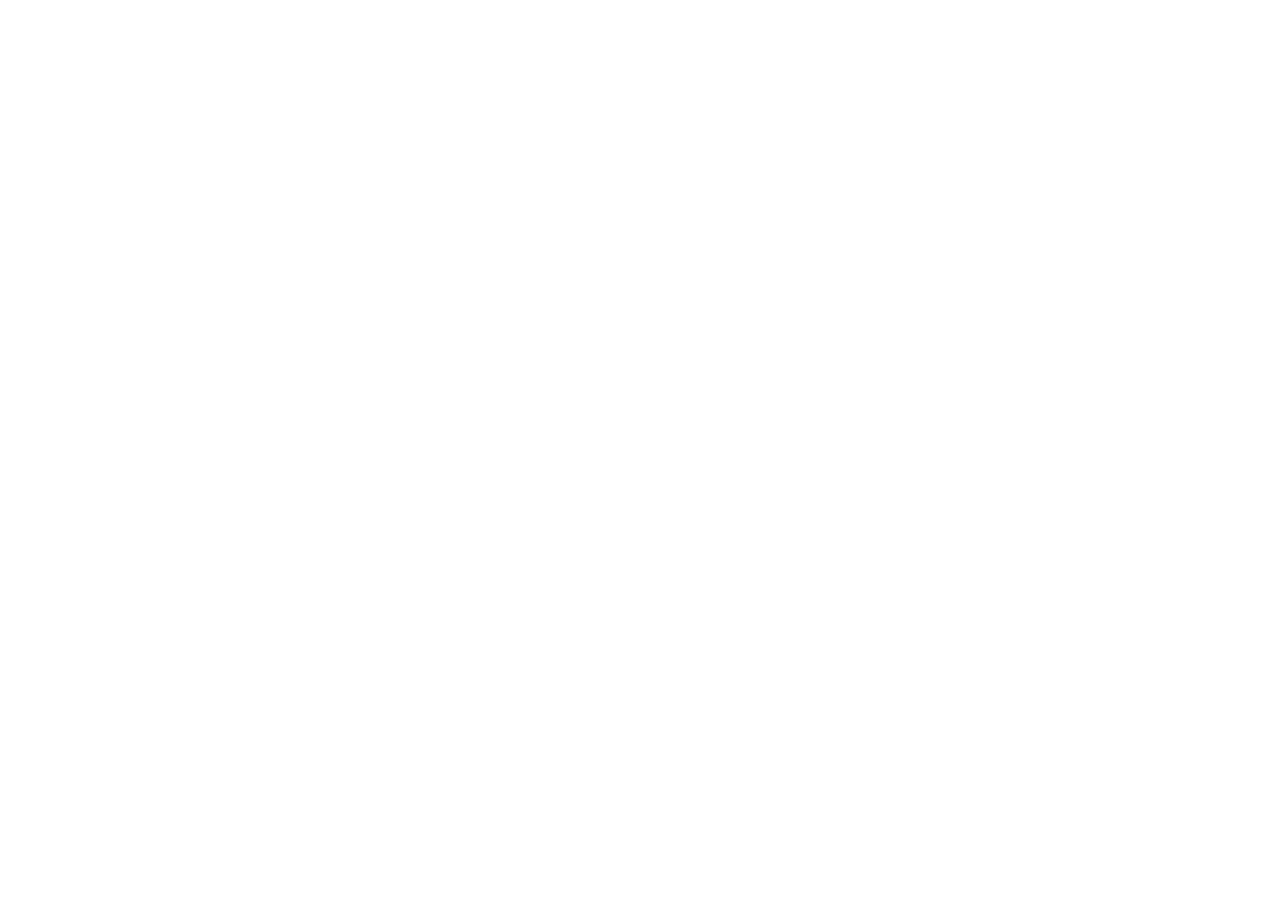
==== 01-accordion.html @ cd59e597 "added project" ====
<!--
created by kasunrachintha on 11/24/22
@author : kasunrachintha
@Date :  11/24/22
@Time: 8:42 am
@Project : Responsive-Web
-->

<!DOCTYPE html>
<html lang="en">
<head>
    <meta charset="UTF-8">
    <title>Accordion Component</title>
</head>
<body>

</body>
</html>
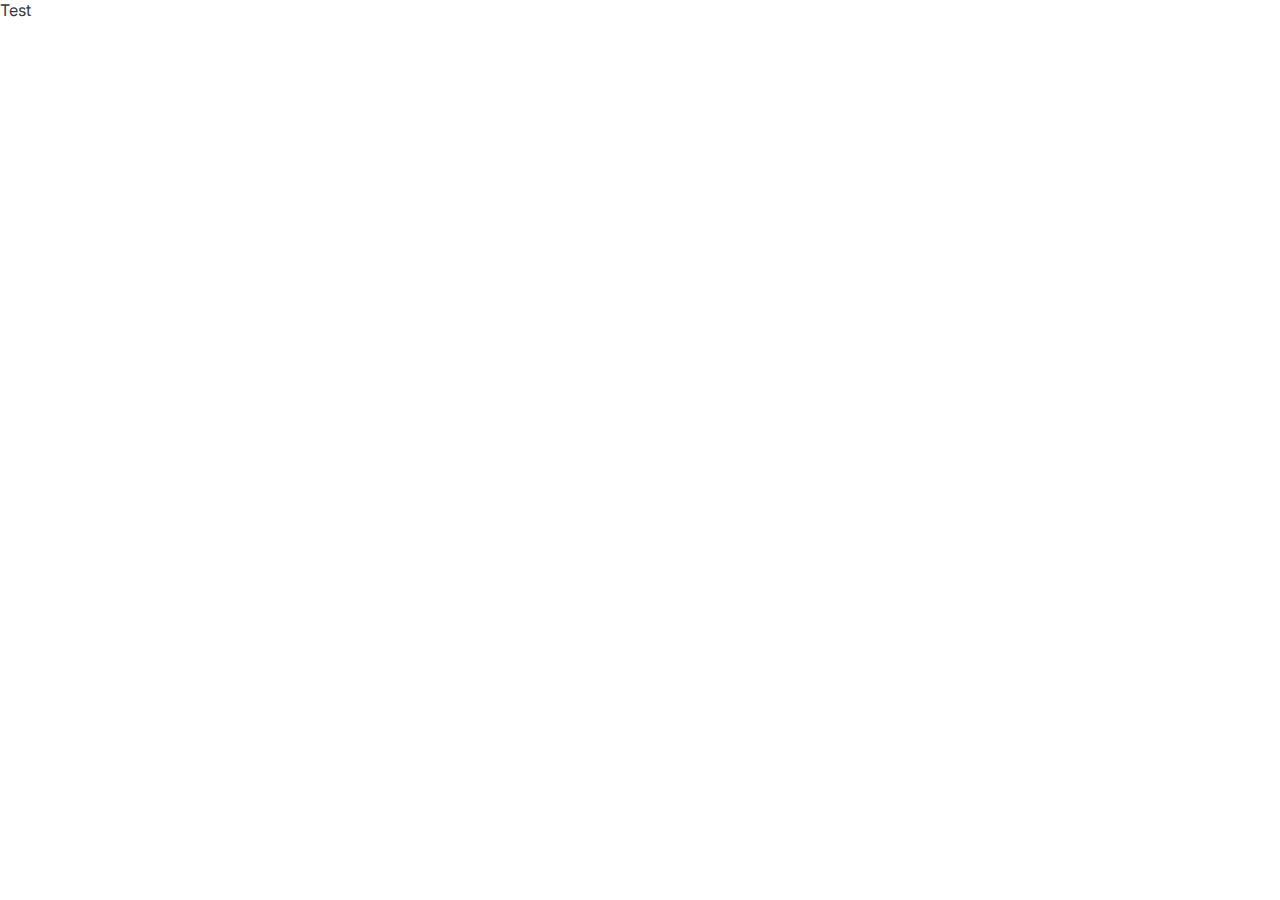
==== commit b31f6d6d: "added some css styles" ====
--- a/01-accordion.html
+++ b/01-accordion.html
@@ -11,8 +11,35 @@
 <head>
     <meta charset="UTF-8">
     <title>Accordion Component</title>
+    <link href="https://fonts.googleapis.com/css2?family=Inter:wght@400;500;600;700&display=swap" rel="stylesheet">
+    <style>
+        /*
+        SPACING SYSTEM (px) 2 / 4 / 8 / 12 / 16 / 24 / 32 / 48 / 64 / 80 / 96 / 128
+
+        FONT SIZE SYSTEM (px)
+        0 / 12 / 14 / 16 / 18 / 20 / 24 / 30 / 36 / 44 / 52 / 62 / 74 / 86 / 98
+        */
+
+        /*
+        Main Color- #087f5b
+        Gray Color:- #343a40
+        */
+
+        * {
+            margin: 0;
+            padding: 0;
+            box-sizing: border-box;
+        }
+
+        body {
+            font-family: 'Inter', sans-serif;
+            color: #343a40;
+        }
+    </style>
 </head>
 <body>
 
+<div class="accordion">Test</div>
+
 </body>
 </html>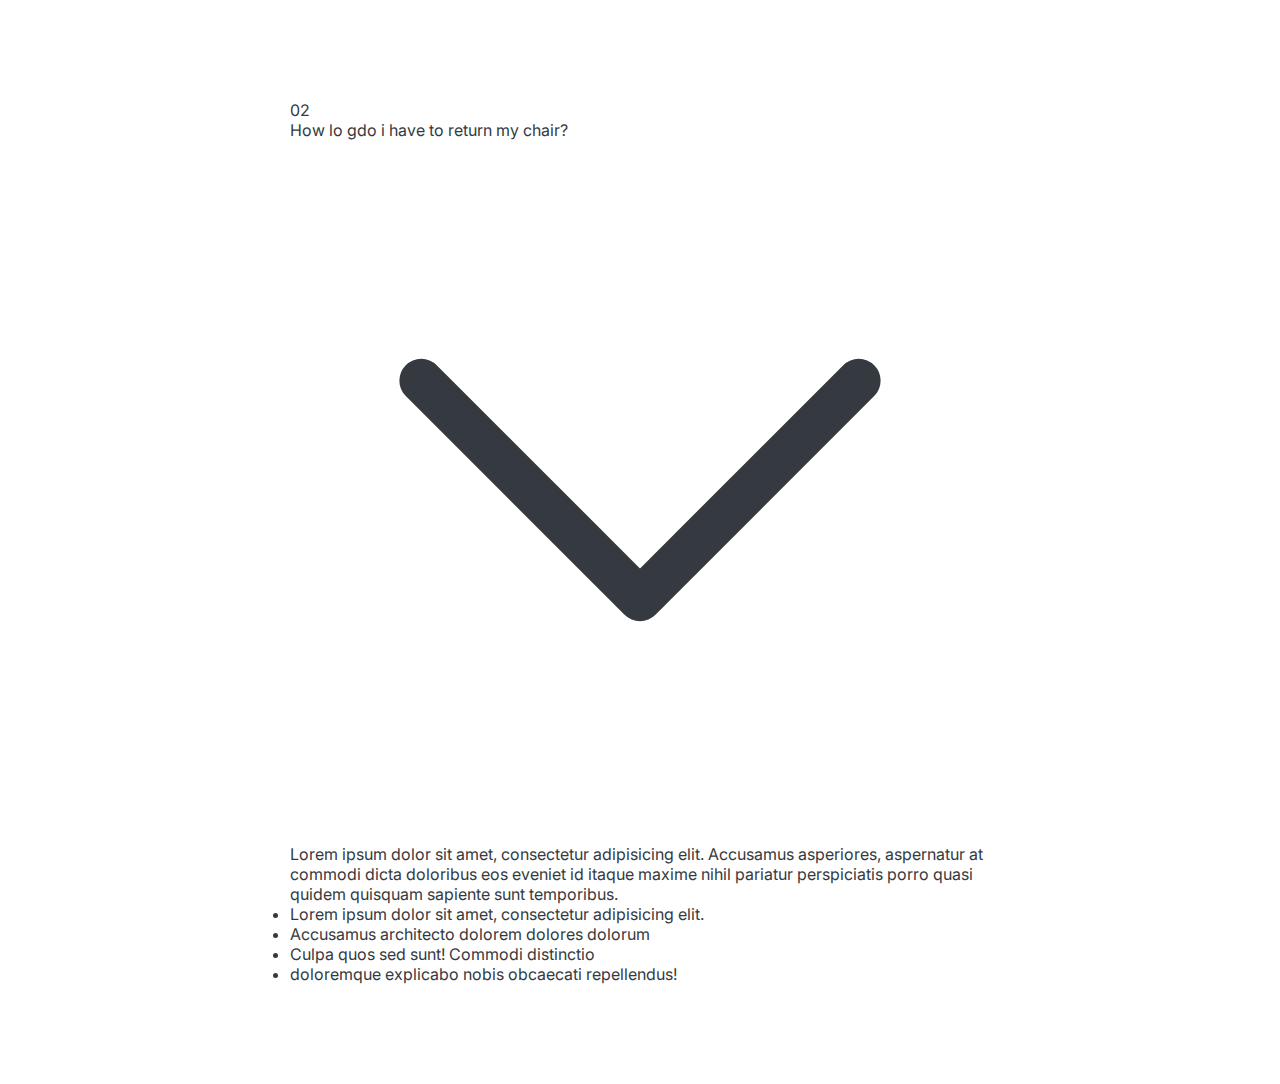
==== commit 18a8b35d: "add html elements" ====
--- a/01-accordion.html
+++ b/01-accordion.html
@@ -35,11 +35,62 @@
             font-family: 'Inter', sans-serif;
             color: #343a40;
         }
+
+        .accordion {
+            width: 700px;
+            margin: 100px auto;
+        }
+
+        .item {
+
+        }
+
+        .number {
+
+        }
+
+        .text {
+
+        }
+
+        .icon {
+
+        }
+
+        .hidden-box {
+
+        }
     </style>
 </head>
 <body>
 
-<div class="accordion">Test</div>
+<div class="accordion">
 
+    <div class="item">
+        <p class="number">02</p>
+        <p class="text">How lo gdo i have to return my chair?</p>
+        <svg class="icon" fill="none" stroke="currentColor" stroke-width="1.5" viewBox="0 0 24 24"
+             xmlns="http://www.w3.org/2000/svg">
+            <path d="M19.5 8.25l-7.5 7.5-7.5-7.5" stroke-linecap="round" stroke-linejoin="round"/>
+        </svg>
+
+        <div class="hidden-box">
+            <p>
+                Lorem ipsum dolor sit amet, consectetur adipisicing elit. Accusamus asperiores, aspernatur at commodi
+                dicta
+                doloribus eos eveniet id itaque maxime nihil pariatur perspiciatis porro quasi quidem quisquam sapiente
+                sunt
+                temporibus.
+            </p>
+            <ul>
+                <li>Lorem ipsum dolor sit amet, consectetur adipisicing elit.</li>
+                <li>Accusamus architecto dolorem dolores dolorum</li>
+                <li>Culpa quos sed sunt! Commodi distinctio</li>
+                <li>doloremque explicabo nobis obcaecati repellendus!</li>
+            </ul>
+        </div>
+    </div>
+
+</div>
 </body>
 </html>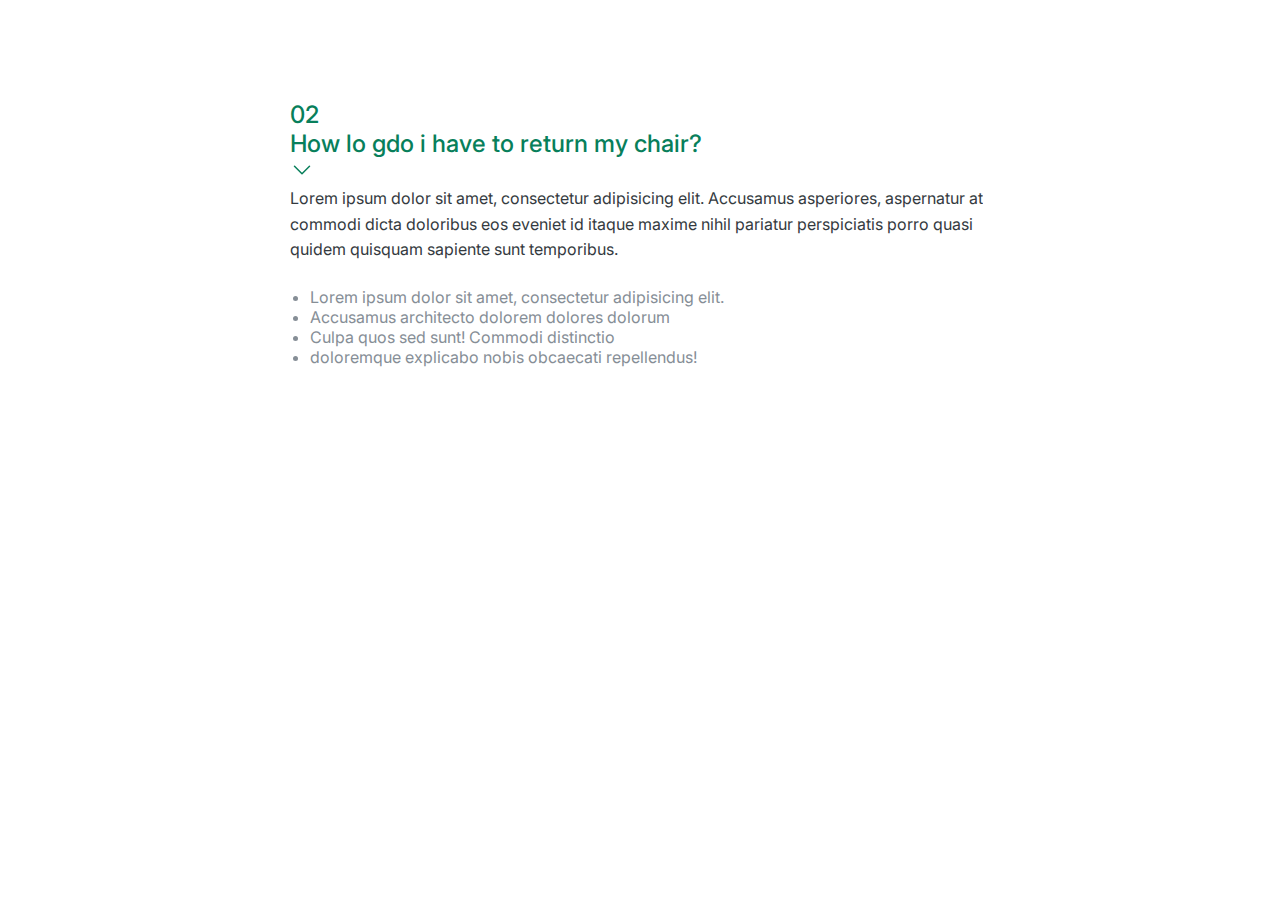
==== commit a722b33a: "add colors for icons and headlines" ====
--- a/01-accordion.html
+++ b/01-accordion.html
@@ -45,8 +45,10 @@
 
         }
 
-        .number {
-
+        .number, .text {
+            font-size: 24px;
+            font-weight: 500;
+            color: #087f5b;
         }
 
         .text {
@@ -54,10 +56,23 @@
         }
 
         .icon {
+            width: 24px;
+            height: 24px;
+            stroke: #087f5b;
+        }
+
+        .hidden-box {
 
         }
 
-        .hidden-box {
+        .hidden-box p{
+            line-height: 1.6;
+            margin-bottom: 24px;
+        }
+
+        .hidden-box ul{
+            color: #868e96;
+            margin-left: 20px;
 
         }
     </style>
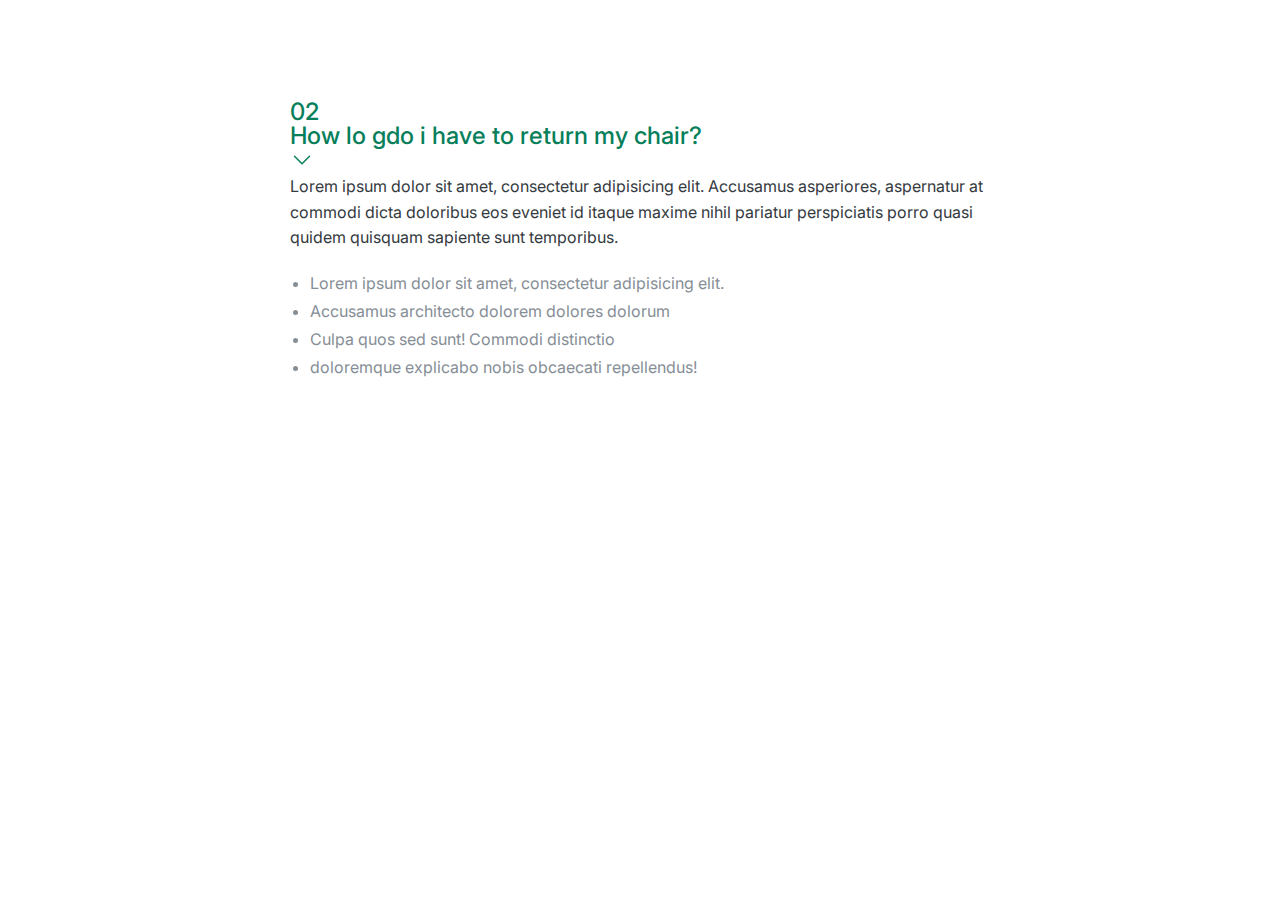
==== commit dc4b3260: "add flex to ul" ====
--- a/01-accordion.html
+++ b/01-accordion.html
@@ -34,6 +34,7 @@
         body {
             font-family: 'Inter', sans-serif;
             color: #343a40;
+            line-height: 1;
         }
 
         .accordion {
@@ -73,8 +74,18 @@
         .hidden-box ul{
             color: #868e96;
             margin-left: 20px;
+            display: flex;
+            flex-direction: column;
+            gap: 12px;
 
         }
+
+        /*.hidden-box li{*/
+        /*    margin-bottom: 12px;*/
+        /*}*/
+
+
+
     </style>
 </head>
 <body>
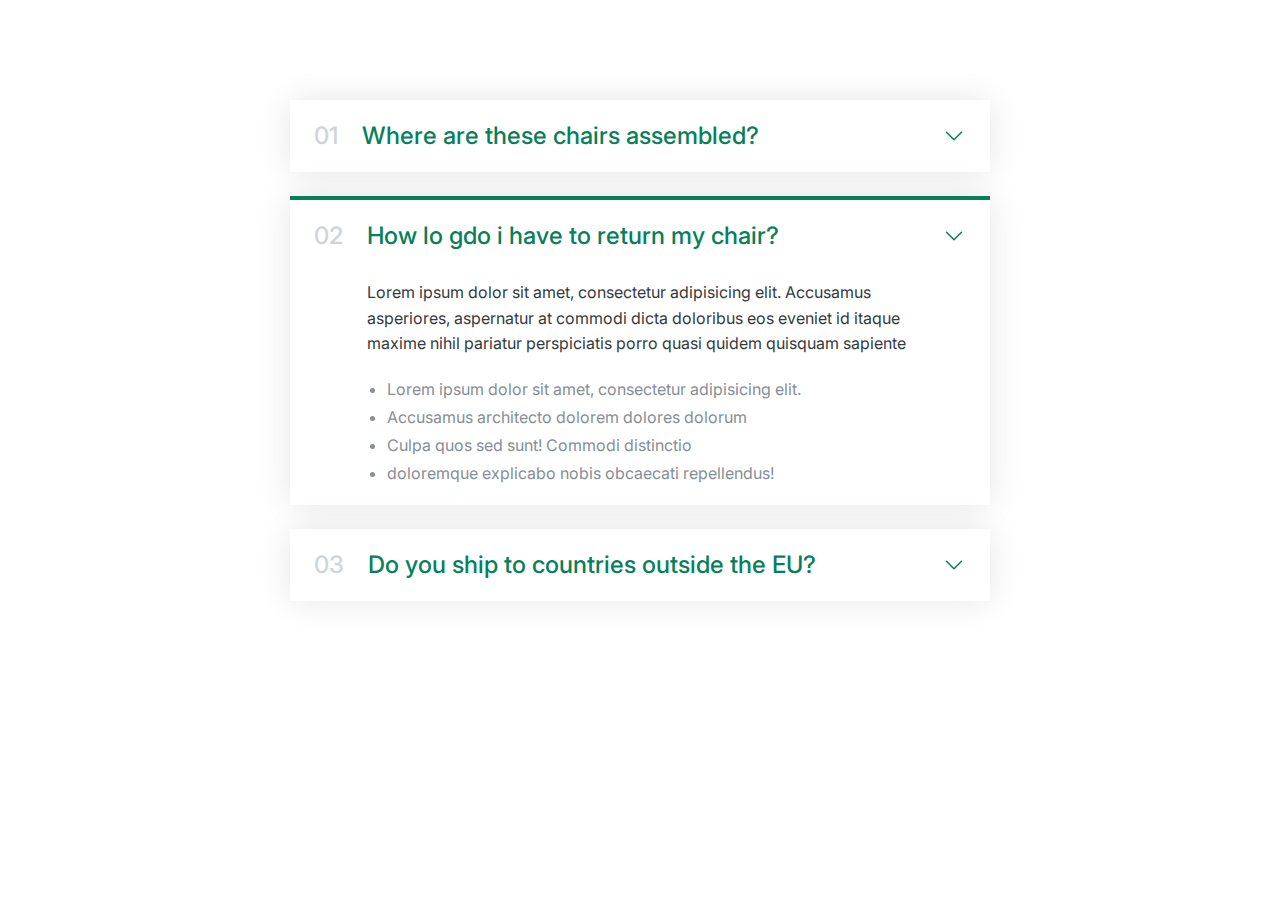
==== commit 6f2fb415: "content update" ====
--- a/01-accordion.html
+++ b/01-accordion.html
@@ -40,10 +40,19 @@
         .accordion {
             width: 700px;
             margin: 100px auto;
+            display: flex;
+            flex-direction: column;
+            gap: 24px;
         }
 
         .item {
-
+            box-shadow: 0 0 32px rgba(0, 0, 0, 0.1);
+            padding: 24px;
+            display: grid;
+            grid-template-columns: auto 1fr auto;
+            column-gap: 24px;
+            row-gap: 32px;
+            align-items: center;
         }
 
         .number, .text {
@@ -52,8 +61,8 @@
             color: #087f5b;
         }
 
-        .text {
-
+        .number {
+            color: #ced4da;
         }
 
         .icon {
@@ -63,15 +72,16 @@
         }
 
         .hidden-box {
-
+            grid-column: 2;
+            display: none;
         }
 
-        .hidden-box p{
+        .hidden-box p {
             line-height: 1.6;
             margin-bottom: 24px;
         }
 
-        .hidden-box ul{
+        .hidden-box ul {
             color: #868e96;
             margin-left: 20px;
             display: flex;
@@ -80,10 +90,13 @@
 
         }
 
-        /*.hidden-box li{*/
-        /*    margin-bottom: 12px;*/
-        /*}*/
+       .open{
+           border-top: 4px solid #087f5b;
+       }
 
+       .open .hidden-box{
+           display: block;
+       }
 
 
     </style>
@@ -93,6 +106,30 @@
 <div class="accordion">
 
     <div class="item">
+        <p class="number">01</p>
+        <p class="text">Where are these chairs assembled?</p>
+        <svg class="icon" fill="none" stroke="currentColor" stroke-width="1.5" viewBox="0 0 24 24"
+             xmlns="http://www.w3.org/2000/svg">
+            <path d="M19.5 8.25l-7.5 7.5-7.5-7.5" stroke-linecap="round" stroke-linejoin="round"/>
+        </svg>
+
+        <div class="hidden-box">
+            <p>
+                Lorem ipsum dolor sit amet, consectetur adipisicing elit. Accusamus asperiores, aspernatur at commodi
+                dicta doloribus eos eveniet id itaque maxime nihil pariatur perspiciatis porro quasi quidem quisquam
+                sapiente
+            </p>
+            <ul>
+                <li>Lorem ipsum dolor sit amet, consectetur adipisicing elit.</li>
+                <li>Accusamus architecto dolorem dolores dolorum</li>
+                <li>Culpa quos sed sunt! Commodi distinctio</li>
+                <li>doloremque explicabo nobis obcaecati repellendus!</li>
+            </ul>
+        </div>
+    </div>
+
+
+    <div class="item open">
         <p class="number">02</p>
         <p class="text">How lo gdo i have to return my chair?</p>
         <svg class="icon" fill="none" stroke="currentColor" stroke-width="1.5" viewBox="0 0 24 24"
@@ -103,10 +140,32 @@
         <div class="hidden-box">
             <p>
                 Lorem ipsum dolor sit amet, consectetur adipisicing elit. Accusamus asperiores, aspernatur at commodi
-                dicta
-                doloribus eos eveniet id itaque maxime nihil pariatur perspiciatis porro quasi quidem quisquam sapiente
-                sunt
-                temporibus.
+                dicta doloribus eos eveniet id itaque maxime nihil pariatur perspiciatis porro quasi quidem quisquam
+                sapiente
+            </p>
+            <ul>
+                <li>Lorem ipsum dolor sit amet, consectetur adipisicing elit.</li>
+                <li>Accusamus architecto dolorem dolores dolorum</li>
+                <li>Culpa quos sed sunt! Commodi distinctio</li>
+                <li>doloremque explicabo nobis obcaecati repellendus!</li>
+            </ul>
+        </div>
+    </div>
+
+
+    <div class="item">
+        <p class="number">03</p>
+        <p class="text">Do you ship to countries outside the EU?</p>
+        <svg class="icon" fill="none" stroke="currentColor" stroke-width="1.5" viewBox="0 0 24 24"
+             xmlns="http://www.w3.org/2000/svg">
+            <path d="M19.5 8.25l-7.5 7.5-7.5-7.5" stroke-linecap="round" stroke-linejoin="round"/>
+        </svg>
+
+        <div class="hidden-box">
+            <p>
+                Lorem ipsum dolor sit amet, consectetur adipisicing elit. Accusamus asperiores, aspernatur at commodi
+                dicta doloribus eos eveniet id itaque maxime nihil pariatur perspiciatis porro quasi quidem quisquam
+                sapiente
             </p>
             <ul>
                 <li>Lorem ipsum dolor sit amet, consectetur adipisicing elit.</li>
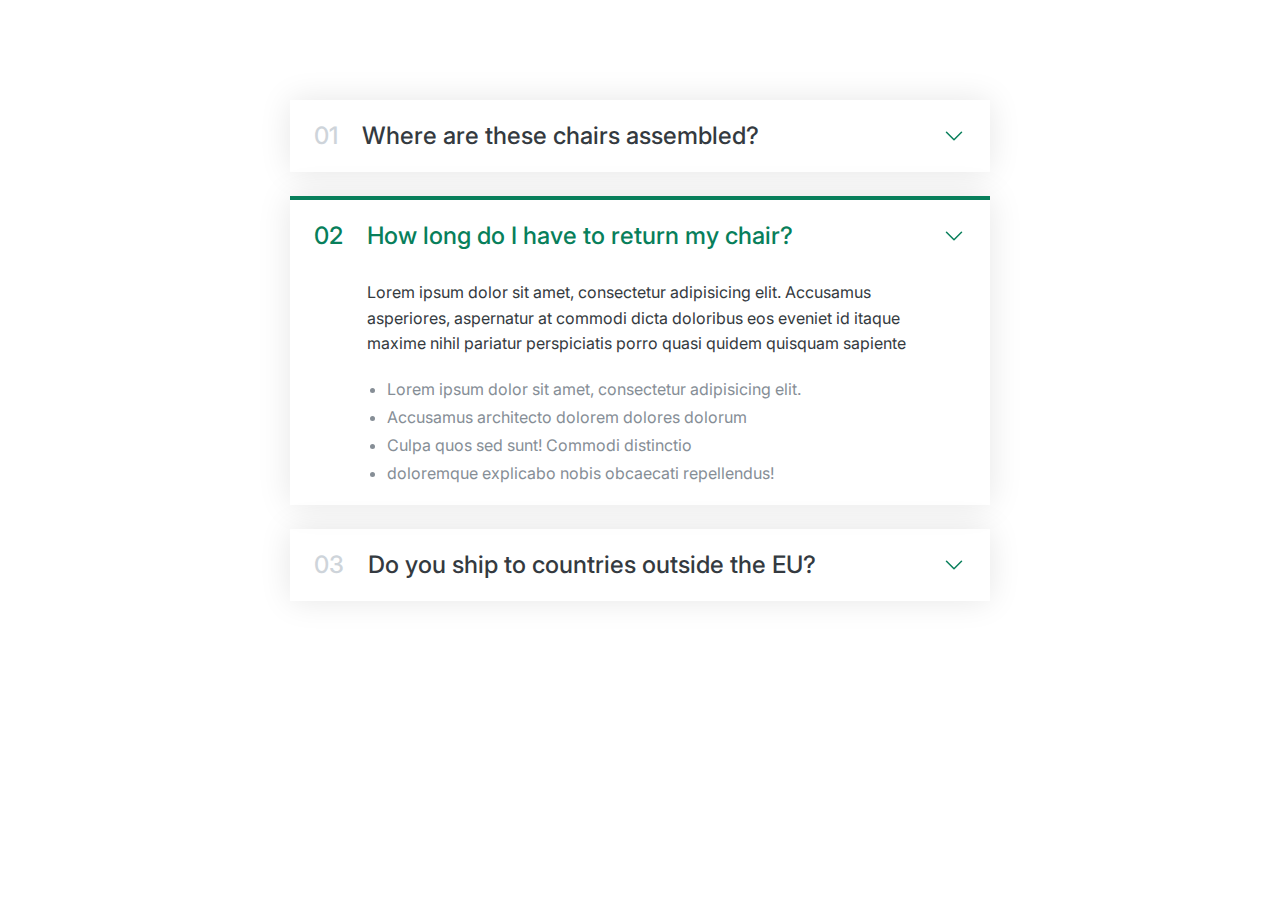
==== commit 3b8628b6: "content update" ====
--- a/01-accordion.html
+++ b/01-accordion.html
@@ -58,7 +58,7 @@
         .number, .text {
             font-size: 24px;
             font-weight: 500;
-            color: #087f5b;
+            /*color: #087f5b;*/
         }
 
         .number {
@@ -98,6 +98,10 @@
            display: block;
        }
 
+       .open .number, .open .text{
+           color: #087f5b;
+       }
+
 
     </style>
 </head>
@@ -131,7 +135,7 @@
 
     <div class="item open">
         <p class="number">02</p>
-        <p class="text">How lo gdo i have to return my chair?</p>
+        <p class="text">How long do I have to return my chair?</p>
         <svg class="icon" fill="none" stroke="currentColor" stroke-width="1.5" viewBox="0 0 24 24"
              xmlns="http://www.w3.org/2000/svg">
             <path d="M19.5 8.25l-7.5 7.5-7.5-7.5" stroke-linecap="round" stroke-linejoin="round"/>
